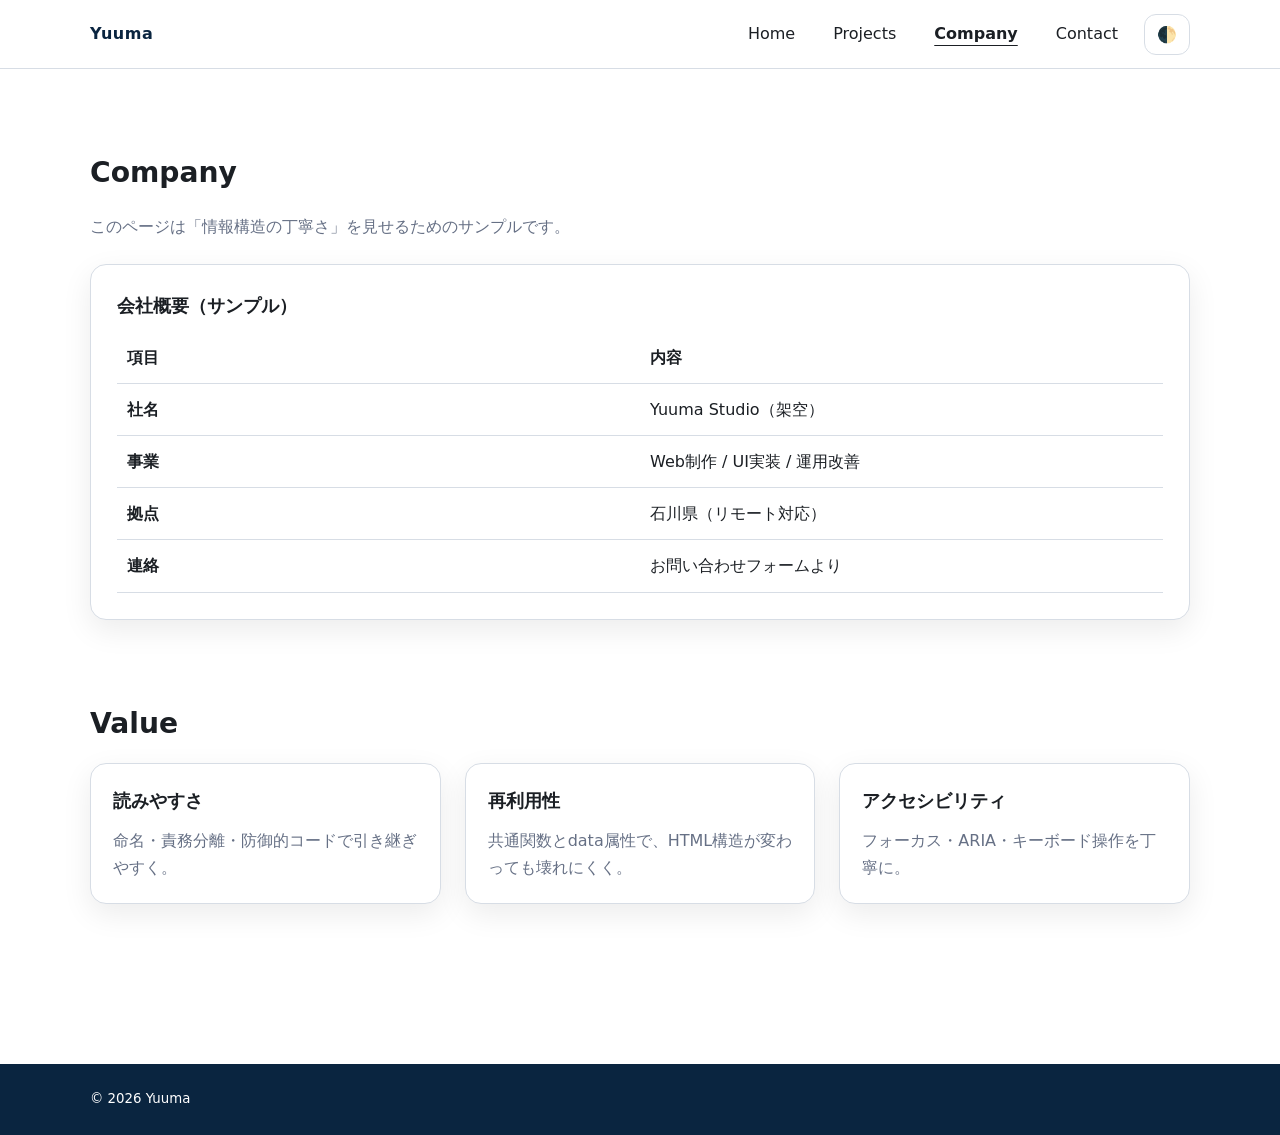
==== company.html @ 576b0b5d "Add files via upload" ====
<!doctype html>
<html lang="ja">
  <head>
    <meta charset="utf-8" />
    <meta name="viewport" content="width=device-width, initial-scale=1" />
    <title>Company | Yuuma Portfolio</title>
    <meta name="description" content="会社概要ページ（構造化・表・アクセシビリティ）" />

    <link rel="stylesheet" href="styles.css" />
    <script src="main.js" defer></script>
  </head>

  <body>
    <a class="skip-link" href="#main">本文へスキップ</a>

    <header class="site-header" data-header>
      <div class="container header-inner">
        <a class="site-logo" href="index.html" aria-label="トップへ">Yuuma</a>

        <button class="nav-toggle" type="button" data-nav-toggle aria-expanded="false" aria-controls="global-nav">
          <span class="nav-toggle__bar" aria-hidden="true"></span>
          <span class="nav-toggle__bar" aria-hidden="true"></span>
          <span class="nav-toggle__bar" aria-hidden="true"></span>
          <span class="sr-only">メニューを開閉</span>
        </button>

        <nav id="global-nav" class="global-nav" aria-label="グローバルナビゲーション" data-nav>
          <ul class="nav-list">
            <li><a href="index.html">Home</a></li>
            <li><a href="projects.html">Projects</a></li>
            <li><a href="company.html">Company</a></li>
            <li><a href="index.html#contact">Contact</a></li>
          </ul>
          <div class="nav-actions">
            <button class="btn btn-ghost" type="button" data-theme-toggle>
              <span class="sr-only">テーマ切替</span>
              <span aria-hidden="true">🌓</span>
            </button>
          </div>
        </nav>
      </div>
    </header>

    <main id="main" class="section" data-section>
      <div class="container">
        <h1 class="section-title">Company</h1>
        <p class="muted">このページは「情報構造の丁寧さ」を見せるためのサンプルです。</p>

        <section class="section-light card pad" aria-labelledby="overview">
          <h2 id="overview" class="card-title">会社概要（サンプル）</h2>

          <table class="table">
            <caption class="sr-only">会社概要</caption>
            <thead>
              <tr>
                <th scope="col">項目</th>
                <th scope="col">内容</th>
              </tr>
            </thead>
            <tbody>
              <tr>
                <th scope="row">社名</th>
                <td>Yuuma Studio（架空）</td>
              </tr>
              <tr>
                <th scope="row">事業</th>
                <td>Web制作 / UI実装 / 運用改善</td>
              </tr>
              <tr>
                <th scope="row">拠点</th>
                <td>石川県（リモート対応）</td>
              </tr>
              <tr>
                <th scope="row">連絡</th>
                <td>お問い合わせフォームより</td>
              </tr>
            </tbody>
          </table>
        </section>

        <section class="section" data-section>
          <h2 class="section-title">Value</h2>

          <div class="grid-3">
            <article class="card">
              <h3 class="card-title">読みやすさ</h3>
              <p class="card-text">命名・責務分離・防御的コードで引き継ぎやすく。</p>
            </article>
            <article class="card">
              <h3 class="card-title">再利用性</h3>
              <p class="card-text">共通関数とdata属性で、HTML構造が変わっても壊れにくく。</p>
            </article>
            <article class="card">
              <h3 class="card-title">アクセシビリティ</h3>
              <p class="card-text">フォーカス・ARIA・キーボード操作を丁寧に。</p>
            </article>
          </div>
        </section>
      </div>
    </main>

    <footer class="site-footer">
      <div class="container footer-inner">
        <small>© <span data-year></span> Yuuma</small>
      </div>
    </footer>
  </body>
</html>
---- styles.css ----
:root {
  --color-main: #0a2540;
  --color-text: #1b1f24;
  --color-bg: #ffffff;
  --color-light: #f5f7fa;
  --color-border: #d7dde5;
  --color-muted: #667085;

  --radius: 16px;
  --shadow: 0 10px 30px rgba(0, 0, 0, 0.08);

  --container: 1100px;
  --gap: 24px;
}

:root[data-theme="dark"] {
  --color-bg: #0b1220;
  --color-text: #e8eef6;
  --color-light: #111a2b;
  --color-border: #22304a;
  --color-muted: #9aa6b2;
  --shadow: 0 10px 30px rgba(0, 0, 0, 0.35);
}

*,
*::before,
*::after {
  box-sizing: border-box;
}

html:focus-within {
  scroll-behavior: smooth;
}

body {
  margin: 0;
  font-family: ui-sans-serif, system-ui, -apple-system, "Segoe UI", Roboto, "Noto Sans JP", "Hiragino Kaku Gothic ProN",
    "Yu Gothic", sans-serif;
  color: var(--color-text);
  background: var(--color-bg);
  line-height: 1.7;
}

img {
  max-width: 100%;
  height: auto;
}

a {
  color: inherit;
}

.container {
  width: min(100% - 48px, var(--container));
  margin-inline: auto;
}

.sr-only {
  position: absolute;
  width: 1px;
  height: 1px;
  padding: 0;
  margin: -1px;
  overflow: hidden;
  clip: rect(0, 0, 0, 0);
  white-space: nowrap;
  border: 0;
}

.skip-link {
  position: absolute;
  left: 16px;
  top: -60px;
  padding: 10px 12px;
  background: var(--color-main);
  color: #fff;
  border-radius: 10px;
  z-index: 9999;
}
.skip-link:focus {
  top: 16px;
}

.site-header {
  position: sticky;
  top: 0;
  z-index: 50;
  background: color-mix(in srgb, var(--color-bg) 92%, transparent);
  backdrop-filter: blur(10px);
  border-bottom: 1px solid var(--color-border);
}

.header-inner {
  display: flex;
  align-items: center;
  justify-content: space-between;
  height: 68px;
  gap: 12px;
}

.site-logo {
  font-weight: 800;
  letter-spacing: 0.5px;
  text-decoration: none;
  color: var(--color-main);
}

.global-nav {
  display: flex;
  align-items: center;
  gap: 16px;
}

.nav-list {
  display: flex;
  gap: 18px;
  list-style: none;
  padding: 0;
  margin: 0;
}

.nav-list a {
  text-decoration: none;
  padding: 10px 10px;
  border-radius: 10px;
}
.nav-list a:hover {
  background: var(--color-light);
}
.nav-list a.is-current {
  font-weight: 800;
  text-decoration: underline;
  text-underline-offset: 6px;
}

.nav-actions {
  display: flex;
  align-items: center;
  gap: 8px;
}

.nav-toggle {
  display: none;
  background: transparent;
  border: 1px solid var(--color-border);
  border-radius: 12px;
  padding: 10px;
  cursor: pointer;
}
.nav-toggle__bar {
  display: block;
  width: 22px;
  height: 2px;
  background: var(--color-text);
  margin: 4px 0;
}

.btn {
  display: inline-block;
  padding: 12px 18px;
  font-size: 16px;
  border: none;
  cursor: pointer;
  border-radius: 12px;
  text-decoration: none;
  user-select: none;
}

.btn-primary {
  background: var(--color-main);
  color: #fff;
  box-shadow: var(--shadow);
}

.btn-secondary {
  background: transparent;
  border: 2px solid var(--color-main);
  color: var(--color-main);
}

.btn-ghost {
  background: transparent;
  border: 1px solid var(--color-border);
  padding: 10px 12px;
}

.section {
  padding: 80px 0;
  opacity: 0;
  transform: translateY(20px);
  transition: opacity 0.6s ease, transform 0.6s ease;
}
.section.is-visible {
  opacity: 1;
  transform: translateY(0);
}
.section-light {
  background: var(--color-light);
}

.section-title {
  font-size: clamp(24px, 2.2vw, 34px);
  margin: 0 0 16px;
}

.section-head {
  display: flex;
  align-items: baseline;
  justify-content: space-between;
  gap: 16px;
}

.muted {
  color: var(--color-muted);
  margin: 0 0 24px;
}

.text-link {
  color: var(--color-main);
  text-decoration: none;
  font-weight: 700;
}
.text-link:hover {
  text-decoration: underline;
}

.hero {
  background: linear-gradient(120deg, var(--color-main), #133f6a);
  color: #fff;
}
.hero-inner {
  display: grid;
  grid-template-columns: 1.2fr 0.8fr;
  gap: 40px;
  align-items: center;
}
.eyebrow {
  letter-spacing: 0.18em;
  text-transform: uppercase;
  font-size: 12px;
  opacity: 0.9;
  margin: 0 0 10px;
}
.hero-title {
  font-size: clamp(30px, 3vw, 44px);
  line-height: 1.2;
  margin: 0 0 14px;
}
.hero-text {
  margin: 0 0 24px;
  max-width: 60ch;
  opacity: 0.95;
}
.hero-cta {
  display: flex;
  gap: 14px;
  flex-wrap: wrap;
}
.hero-metrics {
  list-style: none;
  display: flex;
  gap: 18px;
  padding: 0;
  margin: 26px 0 0;
}
.hero-metrics li {
  display: grid;
  gap: 2px;
}
.hero-metrics strong {
  font-size: 22px;
}
.hero-metrics span {
  font-size: 12px;
  opacity: 0.9;
}

.hero-card {
  border-radius: var(--radius);
  overflow: hidden;
  background: rgba(255, 255, 255, 0.12);
  border: 1px solid rgba(255, 255, 255, 0.18);
}
.hero-card__top {
  height: 46px;
  background: rgba(255, 255, 255, 0.12);
}
.hero-card__body {
  padding: 18px;
  display: grid;
  gap: 10px;
}
.skeleton {
  background: rgba(255, 255, 255, 0.22);
  border-radius: 10px;
}
.skeleton-line {
  height: 12px;
}
.skeleton-block {
  height: 90px;
}
.w-70 {
  width: 70%;
}

.grid-3 {
  display: grid;
  grid-template-columns: repeat(3, 1fr);
  gap: var(--gap);
}

.card {
  background: var(--color-bg);
  border: 1px solid var(--color-border);
  border-radius: var(--radius);
  padding: 22px;
  box-shadow: var(--shadow);
  position: relative;
}

.card-title {
  margin: 0 0 10px;
  font-size: 18px;
}
.card-text {
  margin: 0;
  color: var(--color-muted);
}

.badge {
  position: absolute;
  top: 16px;
  right: 16px;
  font-size: 12px;
  font-weight: 800;
  padding: 6px 10px;
  border-radius: 999px;
  background: var(--color-light);
  border: 1px solid var(--color-border);
}

.tags {
  list-style: none;
  display: flex;
  gap: 8px;
  padding: 0;
  margin: 14px 0 0;
  flex-wrap: wrap;
}
.tags li {
  font-size: 12px;
  padding: 4px 8px;
  border-radius: 999px;
  border: 1px solid var(--color-border);
  background: var(--color-light);
}

.toolbar {
  display: grid;
  grid-template-columns: 1fr 1fr;
  gap: var(--gap);
  margin: 24px 0 24px;
}
.toolbar__group {
  display: grid;
  gap: 8px;
}
.toolbar__label {
  font-weight: 800;
}
.toolbar__input {
  width: 100%;
  padding: 12px 12px;
  border-radius: 12px;
  border: 1px solid var(--color-border);
  background: var(--color-bg);
  color: var(--color-text);
}

.chips {
  display: flex;
  flex-wrap: wrap;
  gap: 10px;
}
.chip {
  border: 1px solid var(--color-border);
  background: var(--color-bg);
  color: var(--color-text);
  padding: 10px 12px;
  border-radius: 999px;
  cursor: pointer;
}
.chip.is-active {
  background: var(--color-main);
  border-color: var(--color-main);
  color: #fff;
}

.empty-state {
  margin-top: 28px;
  padding: 16px;
  border-radius: 12px;
  border: 1px dashed var(--color-border);
  color: var(--color-muted);
}

.contact-form {
  max-width: 760px;
  margin-top: 26px;
}

.form-row {
  display: grid;
  grid-template-columns: 1fr 1fr;
  gap: var(--gap);
}

.form-group {
  display: grid;
  gap: 8px;
  margin-bottom: 16px;
}

.form-group label {
  font-weight: 800;
}

.form-group input,
.form-group textarea {
  width: 100%;
  padding: 12px 12px;
  border-radius: 12px;
  border: 1px solid var(--color-border);
  background: var(--color-bg);
  color: var(--color-text);
  font-size: 16px;
}

.form-group textarea {
  resize: vertical;
}

.form-status {
  margin-top: 12px;
  font-weight: 800;
  min-height: 1.6em;
}
.form-status[data-type="error"] {
  color: #b00020;
}
.form-status[data-type="success"] {
  color: #0b6b2a;
}
.form-status[data-type="loading"] {
  color: var(--color-main);
}

.table {
  width: 100%;
  border-collapse: collapse;
  margin-top: 10px;
}
.table th,
.table td {
  padding: 12px 10px;
  border-bottom: 1px solid var(--color-border);
  text-align: left;
}
.table th {
  width: 26%;
  color: var(--color-text);
}
.pad {
  padding: 26px;
}

.site-footer {
  background: var(--color-main);
  color: #fff;
  padding: 24px 0;
}
.footer-inner {
  display: flex;
  align-items: center;
  justify-content: space-between;
}

@media (max-width: 900px) {
  .hero-inner {
    grid-template-columns: 1fr;
  }
  .grid-3 {
    grid-template-columns: 1fr;
  }
  .toolbar {
    grid-template-columns: 1fr;
  }
  .form-row {
    grid-template-columns: 1fr;
  }

  .nav-toggle {
    display: inline-block;
  }
  .global-nav {
    position: fixed;
    inset: 68px 0 auto 0;
    padding: 16px;
    background: var(--color-bg);
    border-bottom: 1px solid var(--color-border);
    display: grid;
    gap: 12px;
    transform: translateY(-120%);
    transition: transform 0.25s ease;
  }
  .global-nav.is-open {
    transform: translateY(0);
  }
  .nav-list {
    flex-direction: column;
    gap: 6px;
  }
}

@media (prefers-reduced-motion: reduce) {
  html:focus-within {
    scroll-behavior: auto;
  }
  .section {
    transition: none;
    transform: none;
    opacity: 1;
  }
}
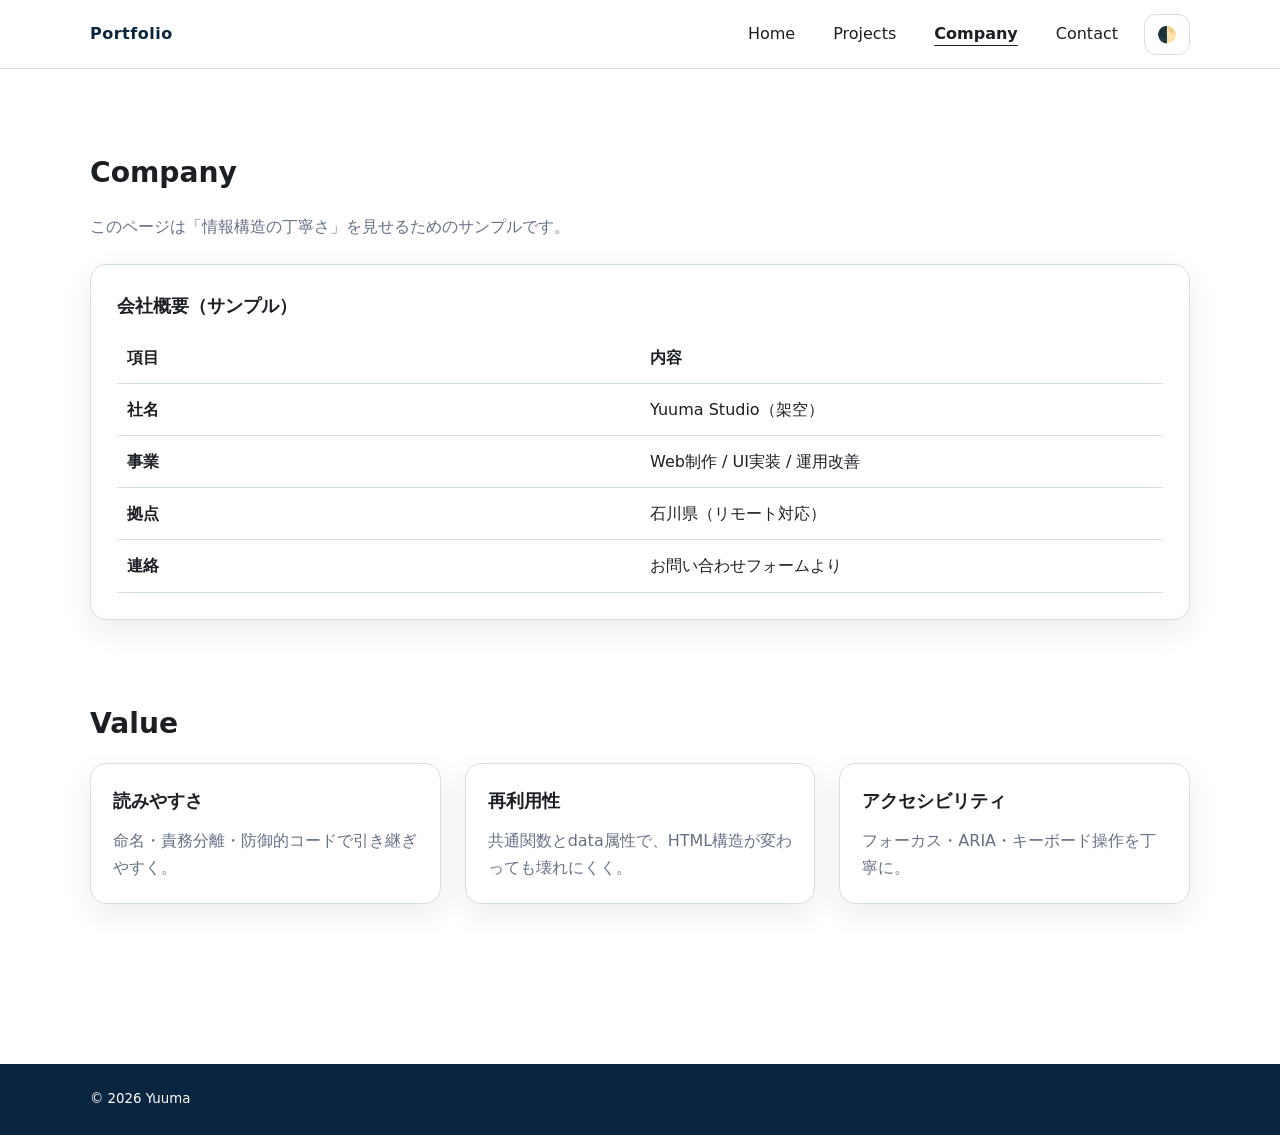
==== commit 953e4480: "Update company.html" ====
--- a/company.html
+++ b/company.html
@@ -15,7 +15,7 @@
 
     <header class="site-header" data-header>
       <div class="container header-inner">
-        <a class="site-logo" href="index.html" aria-label="トップへ">Yuuma</a>
+        <a class="site-logo" href="index.html" aria-label="トップへ">Portfolio</a>
 
         <button class="nav-toggle" type="button" data-nav-toggle aria-expanded="false" aria-controls="global-nav">
           <span class="nav-toggle__bar" aria-hidden="true"></span>
--- a/styles.css
+++ b/styles.css
@@ -485,6 +485,18 @@
   align-items: center;
   justify-content: space-between;
 }
+.site-footer .text-link {
+  color: #fff;
+}
+
+.text-link.demo{
+  color:#007bff;
+  text-decoration:underline;
+}
+
+.text-link.demo:hover{
+  opacity:0.5;
+}
 
 @media (max-width: 900px) {
   .hero-inner {
@@ -532,4 +544,4 @@
     transform: none;
     opacity: 1;
   }
-}+}
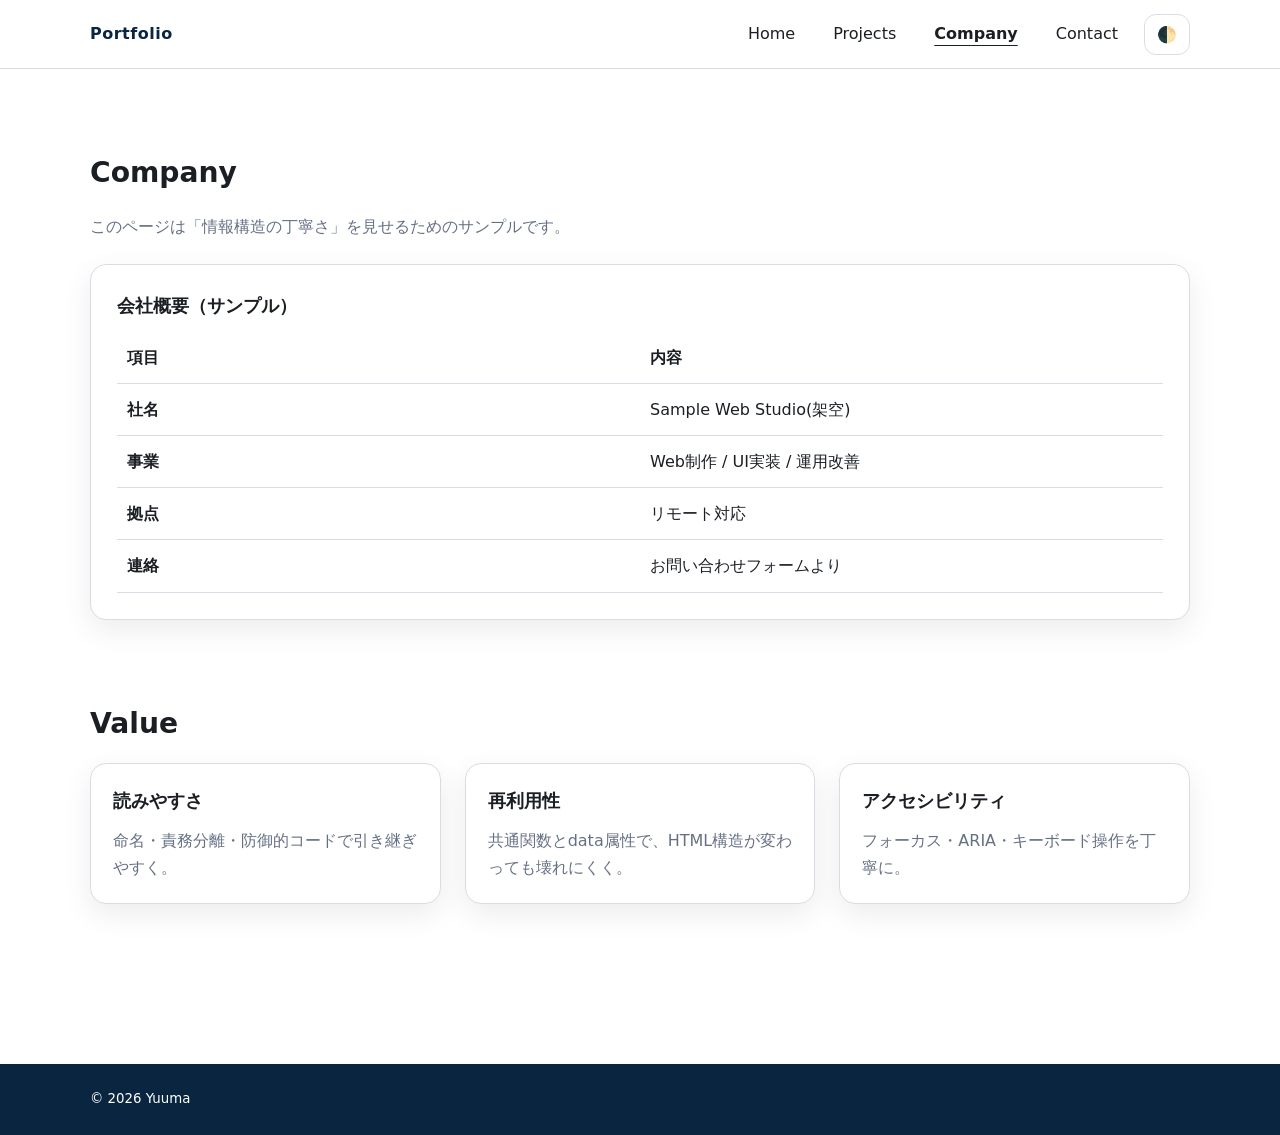
==== commit ce549d8f: "Update company.html" ====
--- a/company.html
+++ b/company.html
@@ -60,7 +60,7 @@
             <tbody>
               <tr>
                 <th scope="row">社名</th>
-                <td>Yuuma Studio（架空）</td>
+                <td>Sample Web Studio(架空)</td>
               </tr>
               <tr>
                 <th scope="row">事業</th>
@@ -68,7 +68,7 @@
               </tr>
               <tr>
                 <th scope="row">拠点</th>
-                <td>石川県（リモート対応）</td>
+                <td>リモート対応</td>
               </tr>
               <tr>
                 <th scope="row">連絡</th>
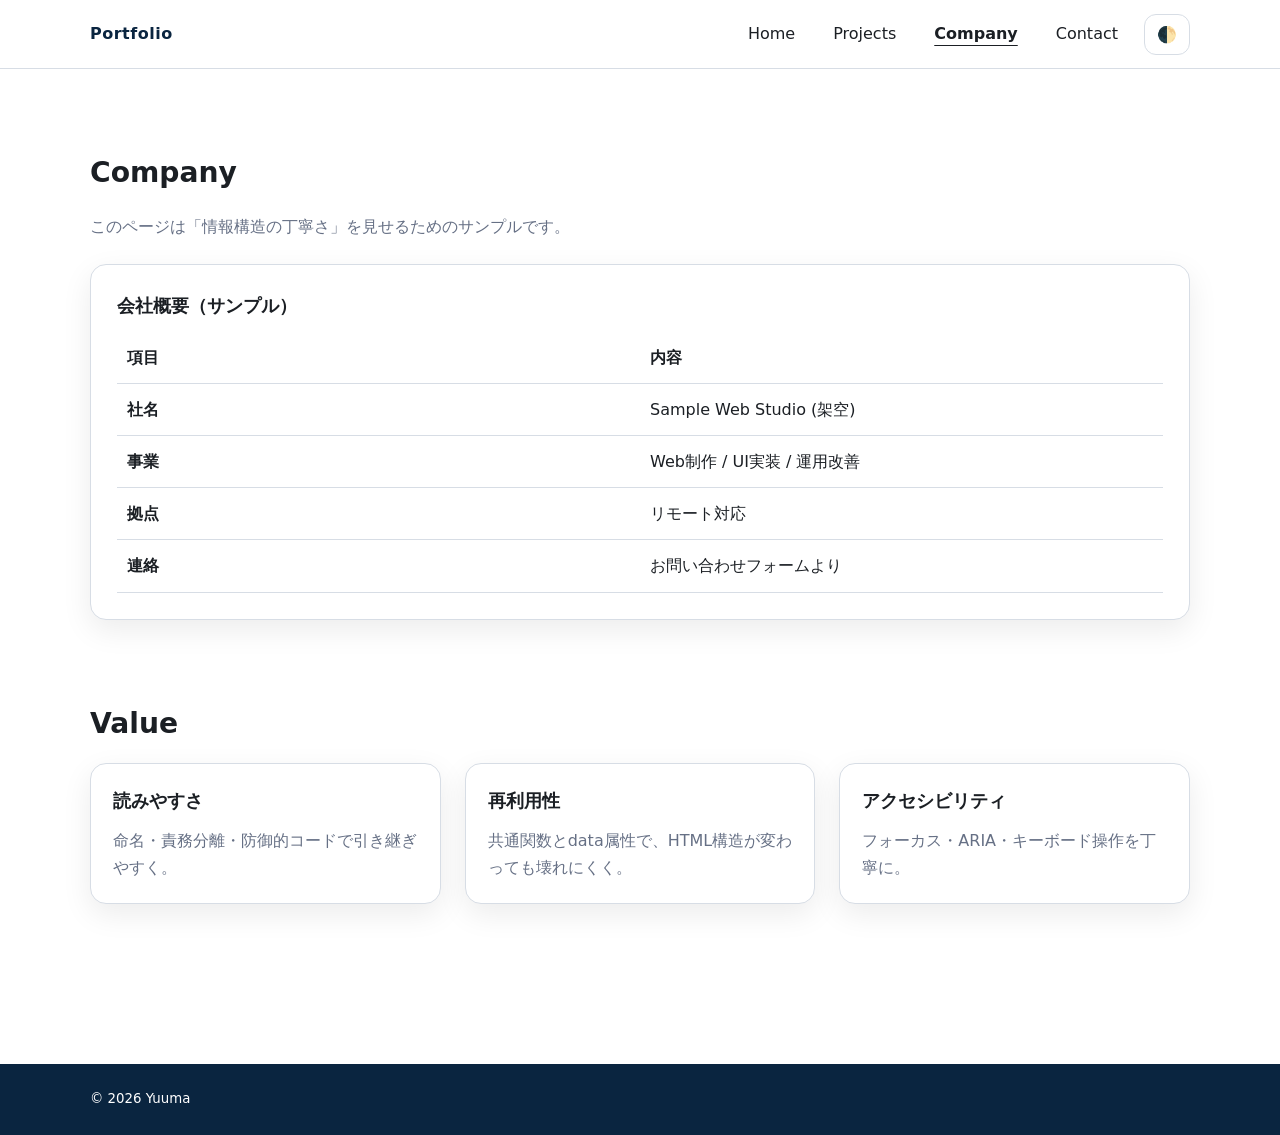
==== commit a017cdb2: "Update company.html" ====
--- a/company.html
+++ b/company.html
@@ -60,7 +60,7 @@
             <tbody>
               <tr>
                 <th scope="row">社名</th>
-                <td>Sample Web Studio(架空)</td>
+                <td>Sample Web Studio (架空)</td>
               </tr>
               <tr>
                 <th scope="row">事業</th>
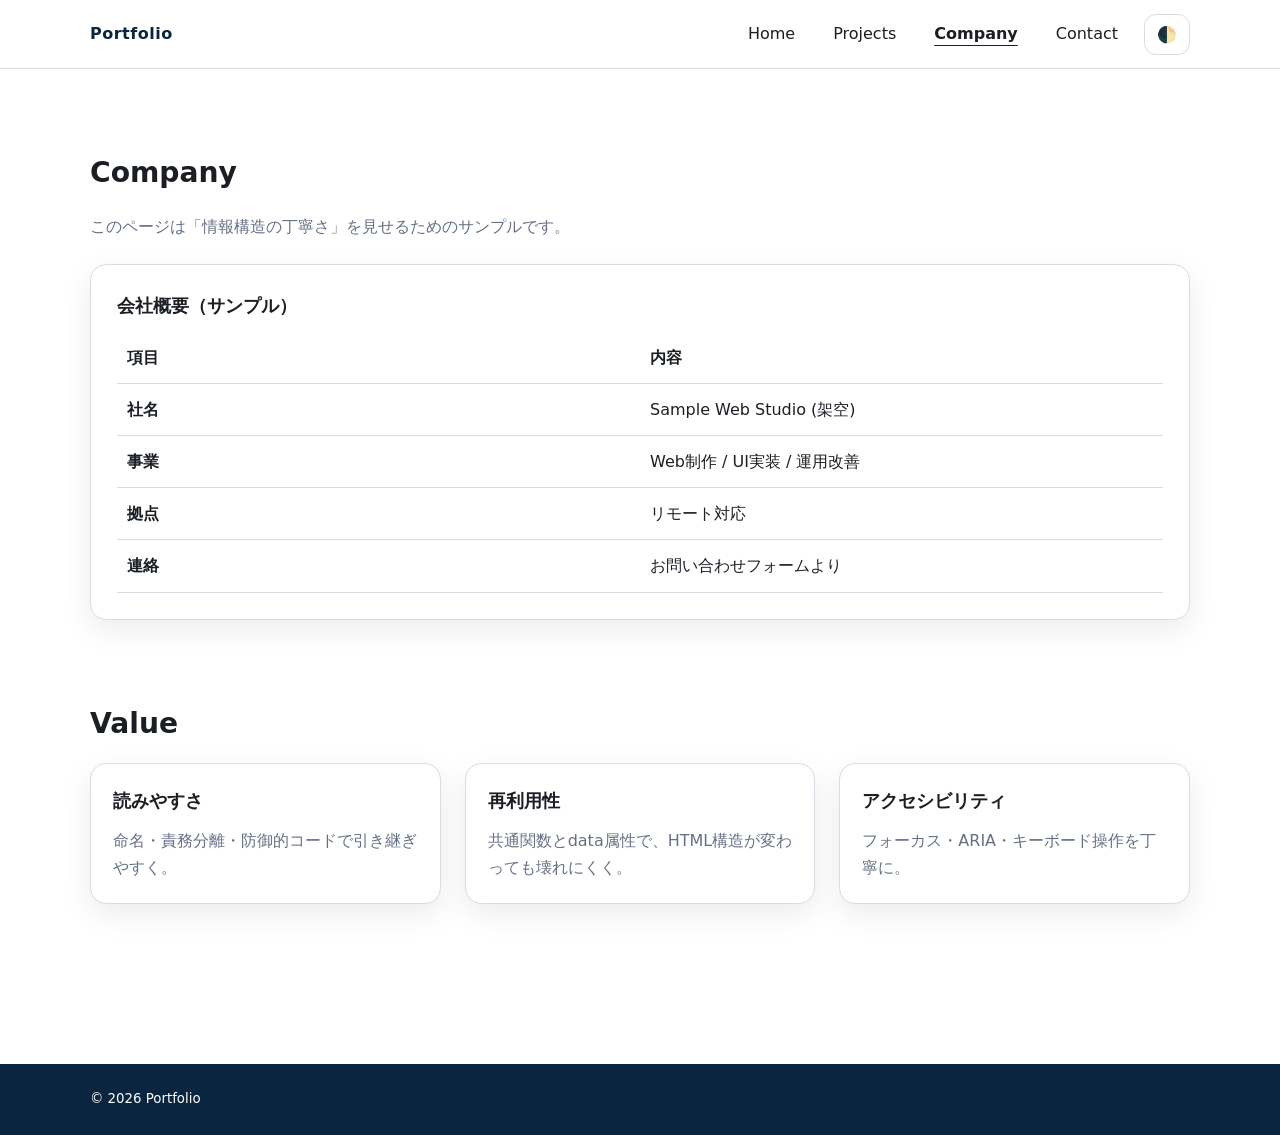
==== commit 57138410: "Update company.html" ====
--- a/company.html
+++ b/company.html
@@ -101,7 +101,7 @@
 
     <footer class="site-footer">
       <div class="container footer-inner">
-        <small>© <span data-year></span> Yuuma</small>
+        <small>© <span data-year></span> Portfolio</small>
       </div>
     </footer>
   </body>
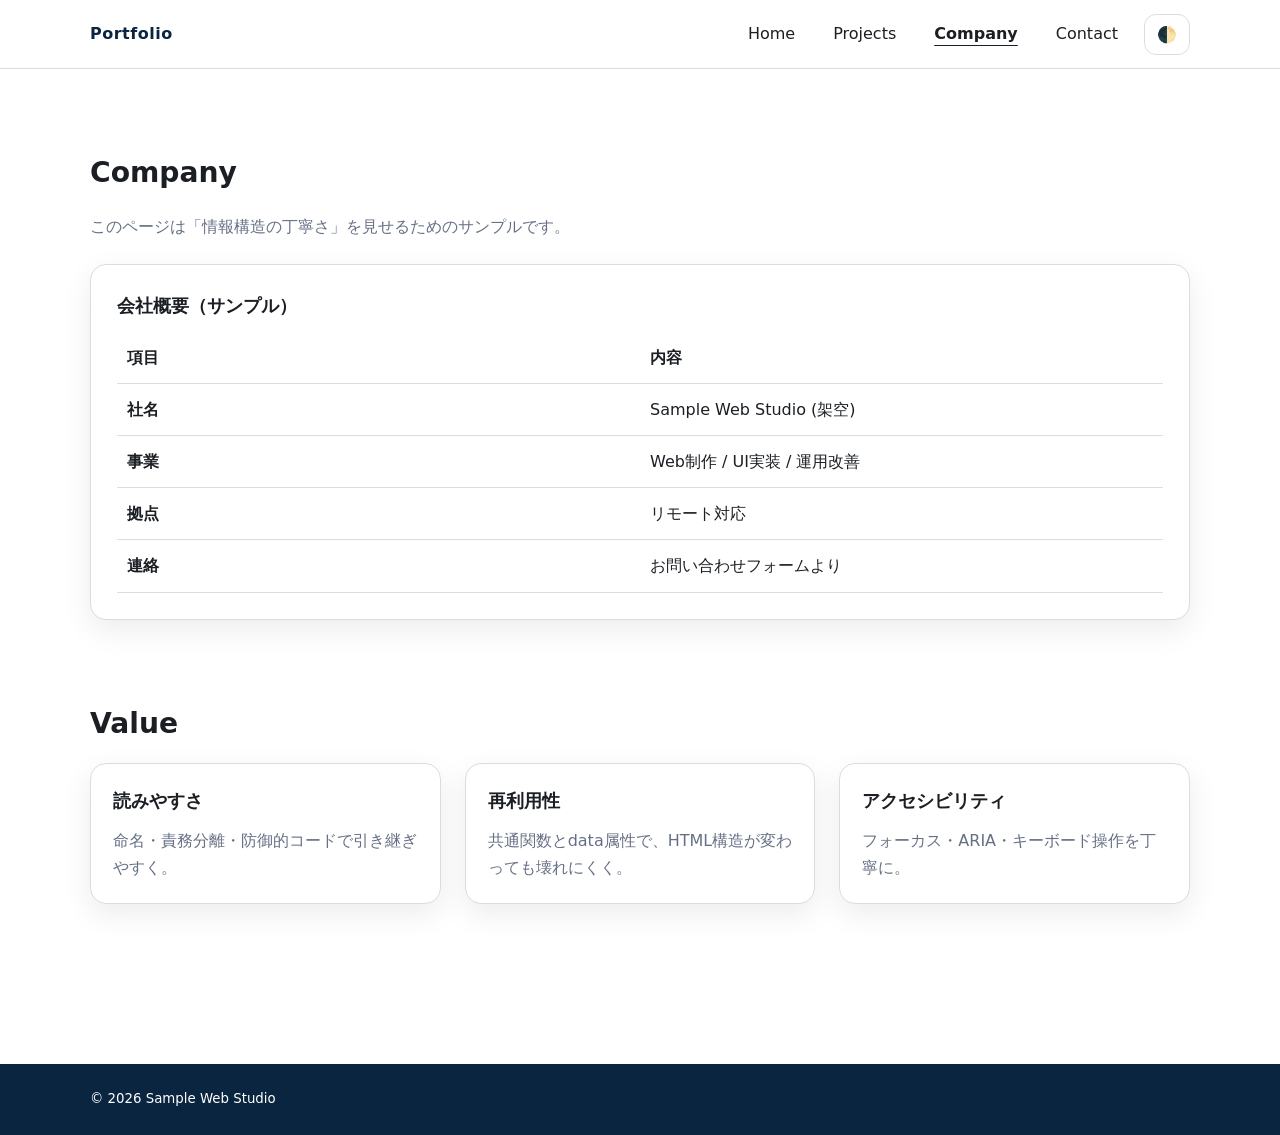
==== commit 12a1758b: "Update company.html" ====
--- a/company.html
+++ b/company.html
@@ -101,7 +101,7 @@
 
     <footer class="site-footer">
       <div class="container footer-inner">
-        <small>© <span data-year></span> Portfolio</small>
+        <small>© <span data-year></span> Sample Web Studio</small>
       </div>
     </footer>
   </body>
